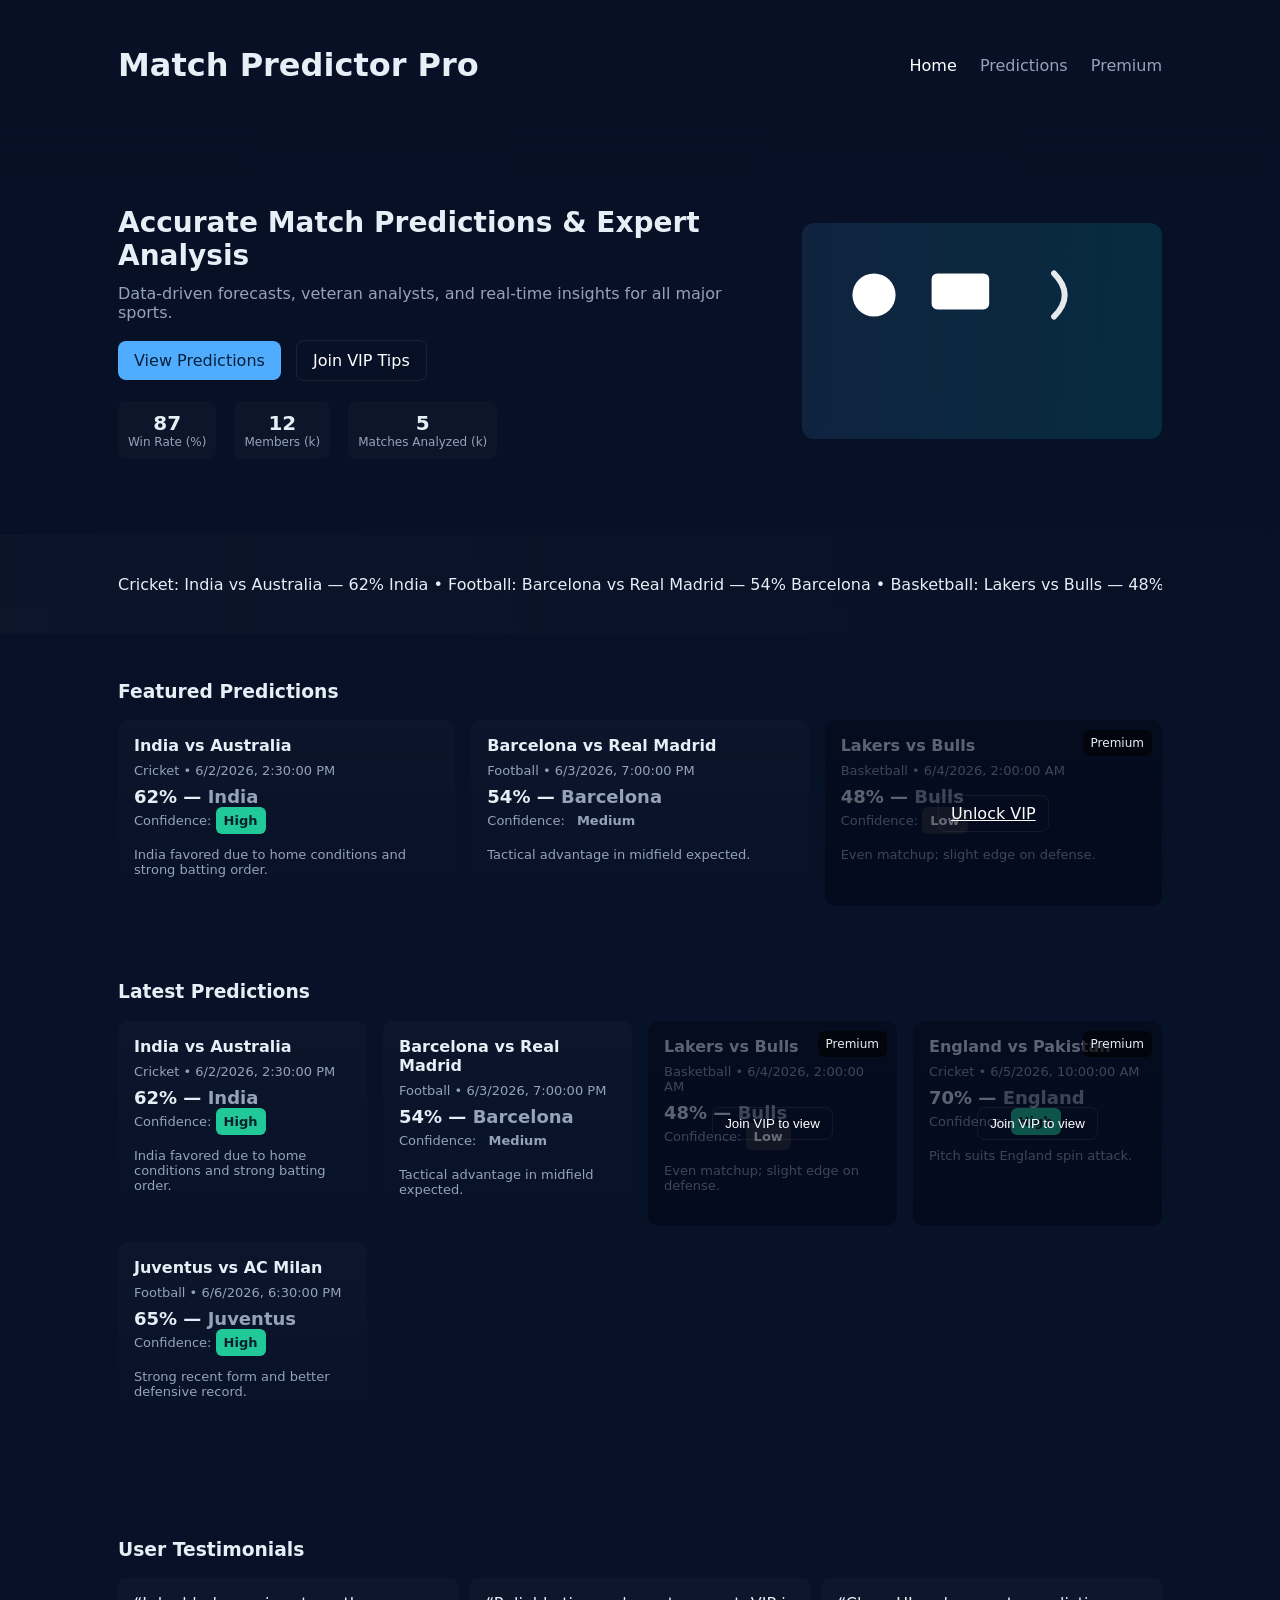
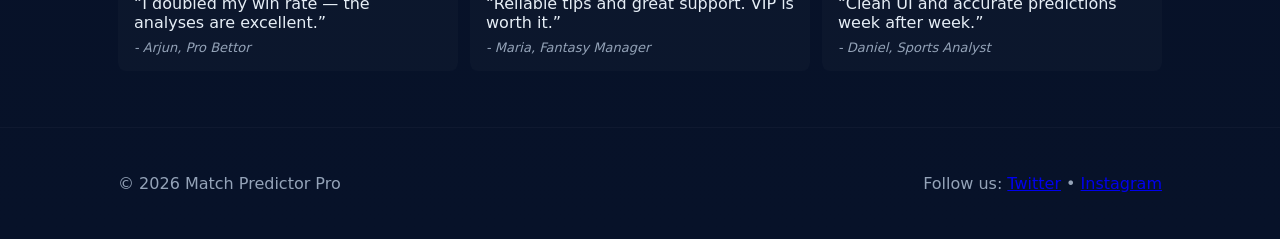
==== index.html @ 1d829b6c "dfghj" ====
<!DOCTYPE html>
<html lang="en">
<head>
    <meta charset="UTF-8">
    <meta name="viewport" content="width=device-width, initial-scale=1.0">
    <title>Match Predictor Pro</title>
    <link rel="stylesheet" href="styles.css">
</head>
<body>
    <header class="site-header">
        <div class="container header-inner">
            <h1 class="logo">Match Predictor Pro</h1>
            <nav class="nav">
                <a href="index.html" class="active">Home</a>
                <a href="predictions.html">Predictions</a>
                <a href="premium.html">Premium</a>
            </nav>
        </div>
    </header>

    <main>
        <section class="hero">
            <div class="container hero-inner">
                <div class="hero-text">
                    <h2>Accurate Match Predictions & Expert Analysis</h2>
                    <p>Data-driven forecasts, veteran analysts, and real-time insights for all major sports.</p>
                    <div class="cta">
                        <a class="btn primary" href="predictions.html">View Predictions</a>
                        <a class="btn outline" href="premium.html">Join VIP Tips</a>
                    </div>
                    <div class="hero-stats">
                        <div class="stat">
                            <div class="stat-number" data-target="87">0</div>
                            <div class="stat-label">Win Rate (%)</div>
                        </div>
                        <div class="stat">
                            <div class="stat-number" data-target="12">0</div>
                            <div class="stat-label">Members (k)</div>
                        </div>
                        <div class="stat">
                            <div class="stat-number" data-target="5">0</div>
                            <div class="stat-label">Matches Analyzed (k)</div>
                        </div>
                    </div>
                </div>
                <div class="hero-visual">
                    <!-- Simple SVG sports collage -->
                    <svg viewBox="0 0 500 300" class="sports-graphic" aria-hidden="true">
                        <defs>
                            <linearGradient id="g" x1="0" x2="1"><stop offset="0" stop-color="#4facfe"/><stop offset="1" stop-color="#00f2fe"/></linearGradient>
                        </defs>
                        <rect x="0" y="0" width="500" height="300" rx="16" fill="url(#g)" opacity="0.12"></rect>
                        <g transform="translate(30,40)">
                            <circle cx="70" cy="60" r="30" fill="#fff" stroke="#000" stroke-opacity="0.06"/>
                            <rect x="150" y="30" width="80" height="50" rx="8" fill="#fff" stroke="#000" stroke-opacity="0.06"/>
                            <path d="M320 30 q30 30 0 60" stroke="#fff" stroke-width="8" stroke-linecap="round" fill="none" opacity="0.9"/>
                        </g>
                    </svg>
                </div>
            </div>
        </section>

        <section class="ticker">
            <div class="container">
                <div class="ticker-inner" id="liveTicker">Loading live matches...</div>
            </div>
        </section>

        <section class="featured container">
            <h3>Featured Predictions</h3>
            <div class="cards" id="featuredPredictions"></div>
        </section>

        <section class="predictions container">
            <h3>Latest Predictions</h3>
            <div id="latestList" class="cards"></div>
        </section>

        <section class="testimonials container">
            <h3>User Testimonials</h3>
            <div class="testi-grid">
                <blockquote>
                    “I doubled my win rate — the analyses are excellent.”
                    <cite>- Arjun, Pro Bettor</cite>
                </blockquote>
                <blockquote>
                    “Reliable tips and great support. VIP is worth it.”
                    <cite>- Maria, Fantasy Manager</cite>
                </blockquote>
                <blockquote>
                    “Clean UI and accurate predictions week after week.”
                    <cite>- Daniel, Sports Analyst</cite>
                </blockquote>
            </div>
        </section>
    </main>

    <footer class="site-footer">
        <div class="container footer-inner">
            <div>© <span id="year"></span> Match Predictor Pro</div>
            <div class="socials">Follow us: <a href="#">Twitter</a> • <a href="#">Instagram</a></div>
        </div>
    </footer>

    <script src="app.js" defer></script>
</body>
</html>
---- styles.css ----
/* Core layout */
:root{--bg:#0f1724;--card:#0b1220;--accent:#4facfe;--muted:#94a3b8;--surface:#0b1220}
*{box-sizing:border-box}body{font-family:Inter,system-ui,Arial,Helvetica,sans-serif;margin:0;background:linear-gradient(180deg,#071025 0%,#071229 100%);color:#e6eef6}
.container{max-width:1100px;margin:0 auto;padding:28px}
.site-header{background:transparent;padding:18px 0}
.header-inner{display:flex;align-items:center;justify-content:space-between}
.logo{font-weight:700;margin:0}
.nav a{color:var(--muted);margin-left:18px;text-decoration:none}
.nav a.active{color:#fff}

.hero{padding:48px 0}
.hero-inner{display:flex;gap:32px;align-items:center}
.hero-text{flex:1}
.hero-text h2{font-size:28px;margin:0 0 12px}
.hero-text p{color:var(--muted);margin:0 0 18px}
.cta .btn{display:inline-block;padding:10px 16px;border-radius:8px;text-decoration:none;margin-right:10px}
.btn.primary{background:var(--accent);color:#05203a}
.btn.outline{border:1px solid rgba(255,255,255,0.08);color:#fff}
.hero-visual{width:360px;flex:0 0 360px}
.sports-graphic{width:100%;height:auto;border-radius:12px}

.hero-stats{display:flex;gap:18px;margin-top:20px}
.stat{background:rgba(255,255,255,0.02);padding:10px;border-radius:8px;text-align:center;min-width:90px}
.stat-number{font-size:20px;font-weight:700}
.stat-label{color:var(--muted);font-size:12px}

.ticker{background:linear-gradient(90deg,rgba(255,255,255,0.02),transparent);padding:12px 0}
.ticker-inner{overflow:hidden;white-space:nowrap}

.cards{display:grid;grid-template-columns:repeat(auto-fit,minmax(240px,1fr));gap:16px;margin-top:12px}
.card{background:linear-gradient(180deg,rgba(255,255,255,0.02),transparent);padding:16px;border-radius:10px}
.match-title{font-weight:700;margin-bottom:8px}
.meta{color:var(--muted);font-size:13px;margin-bottom:8px}
.prediction{font-size:18px;font-weight:700}
.confidence{display:inline-block;padding:6px 8px;border-radius:6px;font-weight:600}
.conf-low{background:#2b2f3a;color:#fff}
.conf-med{background:#ffb020;color:#07202b}
.conf-high{background:#20c997;color:#07202b}

.locked{position:relative}
.locked::after{content:"Premium";position:absolute;right:10px;top:10px;background:rgba(0,0,0,0.6);padding:6px 8px;border-radius:6px;font-size:12px}
.lock-overlay{position:absolute;inset:0;background:linear-gradient(180deg, rgba(2,6,23,0.6), rgba(2,6,23,0.6));display:flex;align-items:center;justify-content:center;border-radius:10px}

.testimonials{margin-top:36px}
.testi-grid{display:grid;grid-template-columns:repeat(auto-fit,minmax(220px,1fr));gap:12px}
blockquote{background:rgba(255,255,255,0.02);padding:16px;border-radius:8px;margin:0}
cite{display:block;margin-top:8px;color:var(--muted);font-size:13px}

.site-footer{padding:18px 0;margin-top:28px;border-top:1px solid rgba(255,255,255,0.03)}
.footer-inner{display:flex;justify-content:space-between;align-items:center;color:var(--muted)}

/* Responsive */
@media(max-width:880px){.hero-inner{flex-direction:column}.hero-visual{width:100%;flex:auto}.header-inner{flex-direction:column;align-items:flex-start}.nav{margin-top:10px}}

/* Utility */
.muted{color:var(--muted)}
.center{text-align:center}

.filter-row{display:flex;gap:12px;align-items:center;margin-bottom:12px}
select{padding:8px;border-radius:8px;background:transparent;border:1px solid rgba(255,255,255,0.06);color:#fff}

.subscribe-cards{display:grid;grid-template-columns:repeat(auto-fit,minmax(200px,1fr));gap:12px}
.plan{background:linear-gradient(180deg,rgba(255,255,255,0.02),transparent);padding:16px;border-radius:8px}
.plan h4{margin:0 0 8px}
.small{font-size:13px;color:var(--muted)}

.btn-ghost{background:transparent;border:1px solid rgba(255,255,255,0.06);padding:8px 12px;border-radius:8px;color:#fff}

.hidden{display:none}
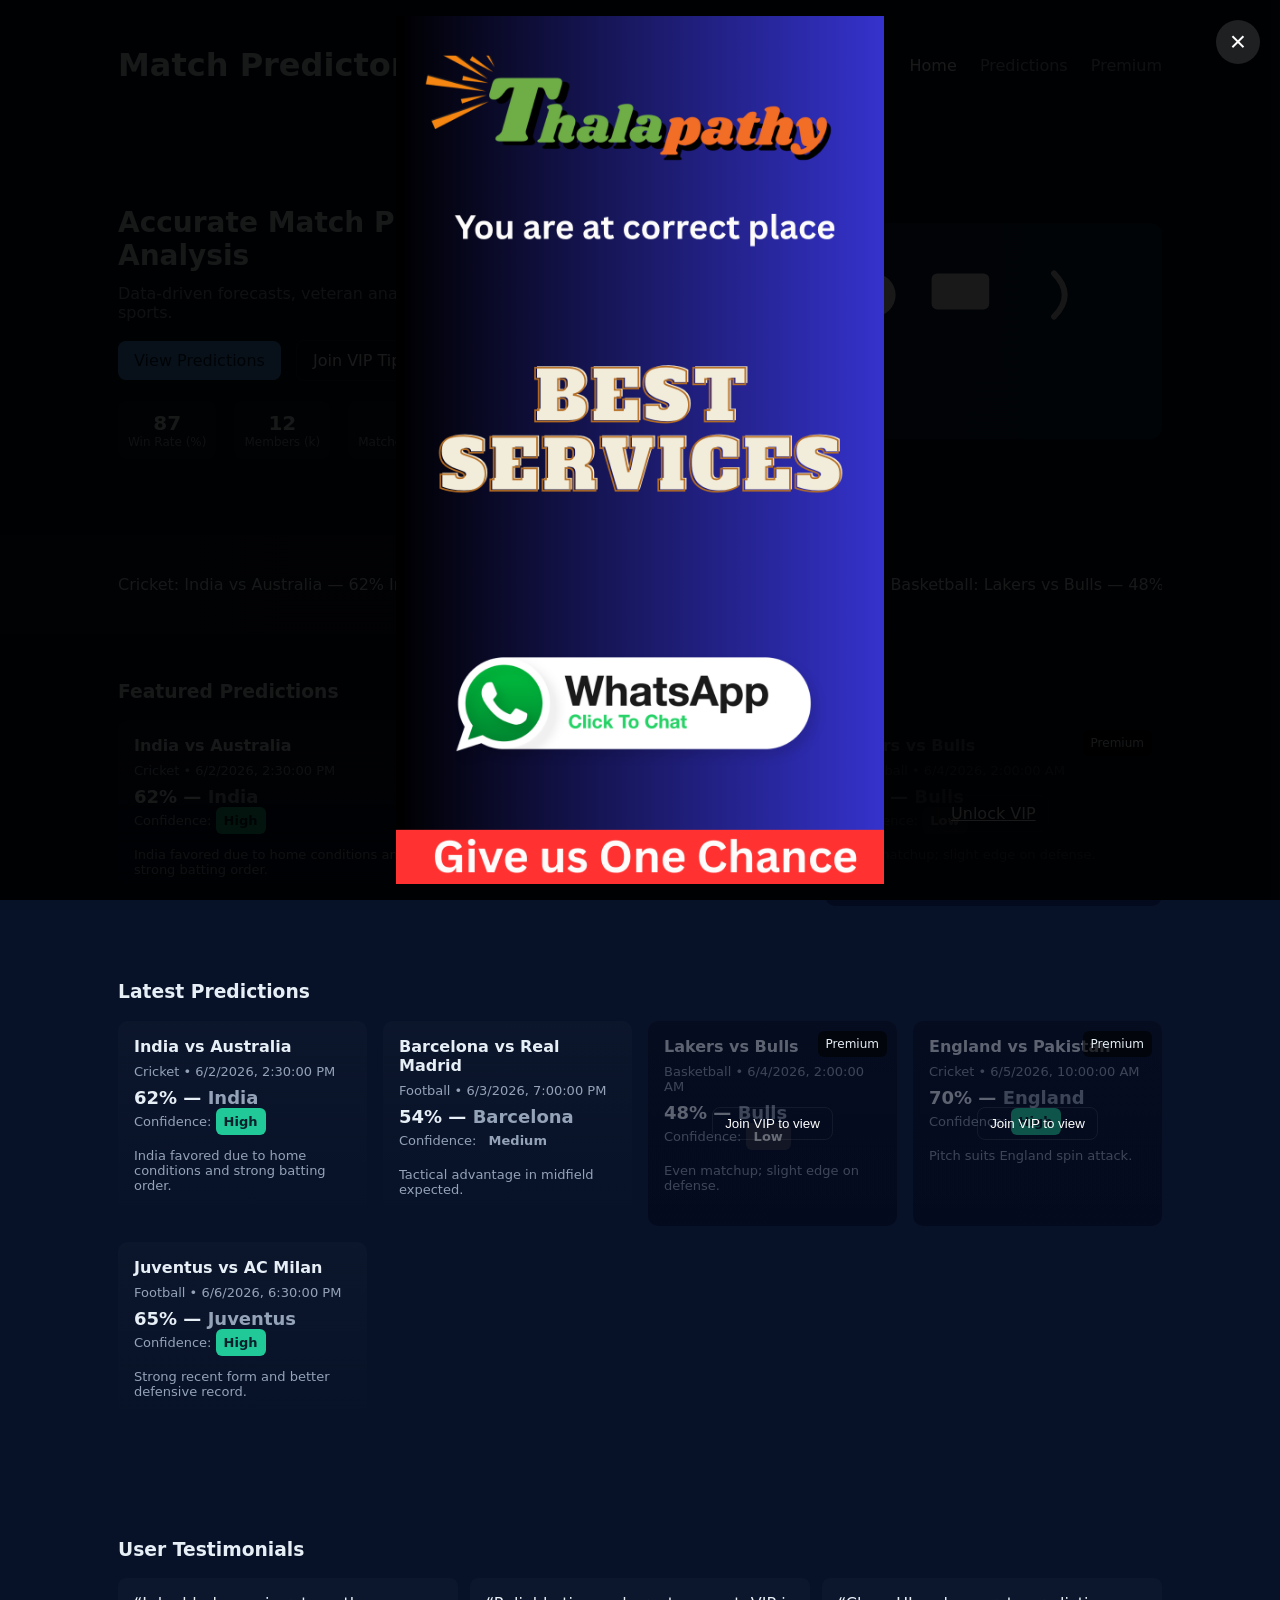
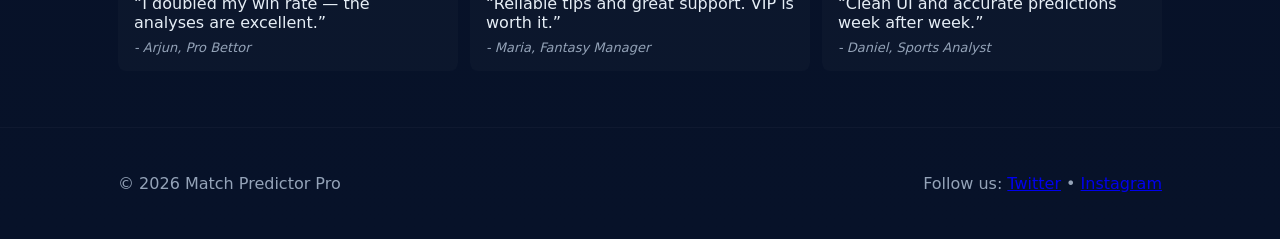
==== commit fdd50518: "hgfds" ====
--- a/index.html
+++ b/index.html
@@ -102,6 +102,13 @@
         </div>
     </footer>
 
+    <div id="whatsappPopup" class="whatsapp-popup">
+        <a href="https://wa.link/and" target="_blank" rel="noopener noreferrer" class="whatsapp-popup-link" aria-label="Chat on WhatsApp">
+            <img src="thala.png" alt="Chat with us on WhatsApp">
+        </a>
+        <button class="whatsapp-popup-close" aria-label="Close WhatsApp popup">×</button>
+    </div>
+
     <script src="app.js" defer></script>
 </body>
 </html>
--- a/styles.css
+++ b/styles.css
@@ -56,6 +56,48 @@
 .muted{color:var(--muted)}
 .center{text-align:center}
 
+.whatsapp-popup{
+  position:fixed;
+  inset:0;
+  z-index:9999;
+  display:flex;
+  align-items:center;
+  justify-content:center;
+  background:rgba(0,0,0,0.9);
+  padding:16px;
+}
+
+.whatsapp-popup-link{
+  display:block;
+  width:100%;
+  height:100%;
+  max-width:100vw;
+  max-height:100vh;
+}
+
+.whatsapp-popup-link img{
+  display:block;
+  width:100%;
+  height:100%;
+  object-fit:contain;
+  border-radius:0;
+}
+
+.whatsapp-popup-close{
+  position:absolute;
+  top:20px;
+  right:20px;
+  width:44px;
+  height:44px;
+  border:none;
+  border-radius:50%;
+  background:rgba(255,255,255,0.12);
+  color:#fff;
+  font-size:28px;
+  cursor:pointer;
+  line-height:1;
+}
+
 .filter-row{display:flex;gap:12px;align-items:center;margin-bottom:12px}
 select{padding:8px;border-radius:8px;background:transparent;border:1px solid rgba(255,255,255,0.06);color:#fff}
 
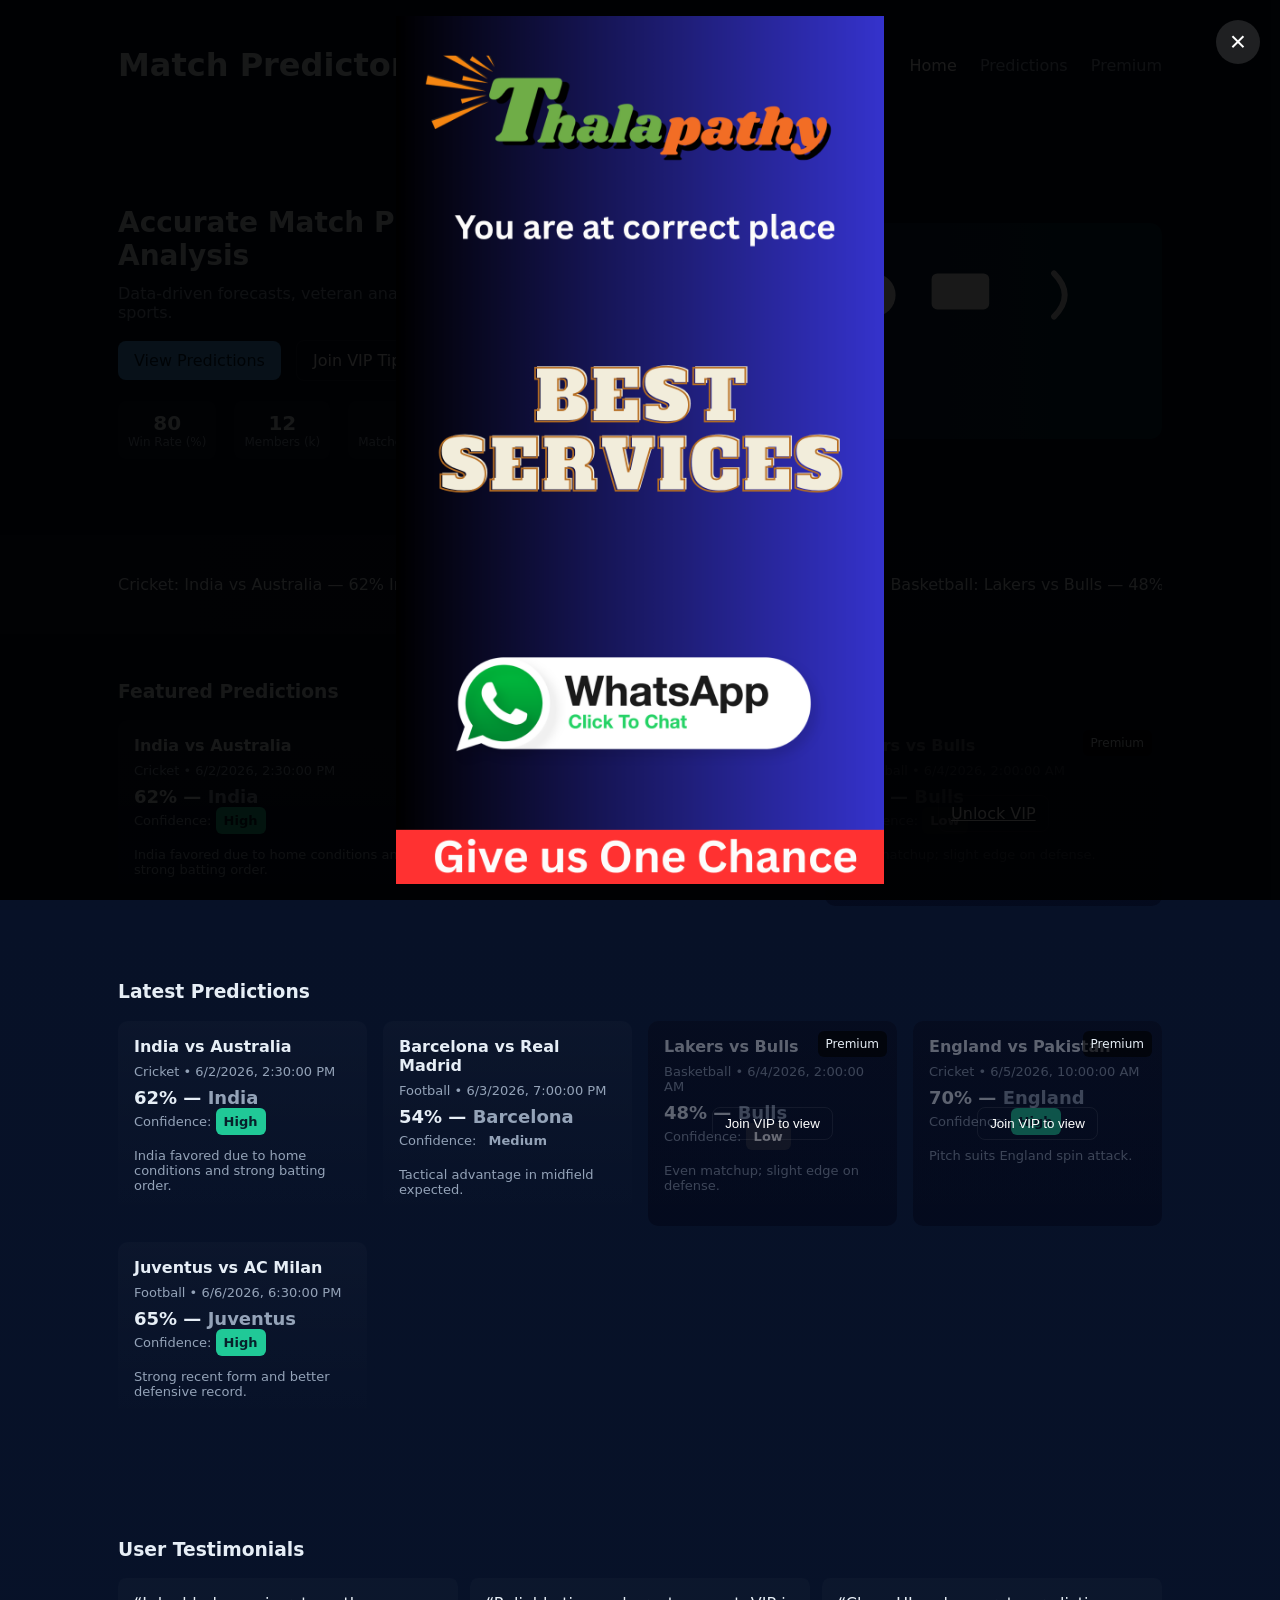
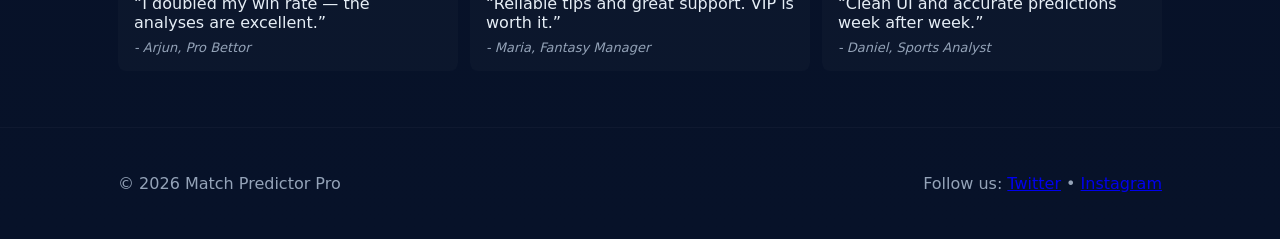
==== commit 0b5aae90: "hgfd" ====
--- a/index.html
+++ b/index.html
@@ -5,6 +5,33 @@
     <meta name="viewport" content="width=device-width, initial-scale=1.0">
     <title>Match Predictor Pro</title>
     <link rel="stylesheet" href="styles.css">
+    <!-- Google tag (gtag.js) -->
+<script async src="https://www.googletagmanager.com/gtag/js?id=AW-18083463185"></script>
+<script>
+  window.dataLayer = window.dataLayer || [];
+  function gtag(){dataLayer.push(arguments);}
+  gtag('js', new Date());
+
+  gtag('config', 'AW-18083463185');
+</script>
+<!-- Event snippet for WHATSAP BUTTON conversion page
+In your html page, add the snippet and call gtag_report_conversion when someone clicks on the chosen link or button. -->
+<script>
+function gtag_report_conversion(url) {
+  var callback = function () {
+    if (typeof(url) != 'undefined') {
+      window.location = url;
+    }
+  };
+  gtag('event', 'conversion', {
+      'send_to': 'AW-18083463185/K0EHCOeEprYcEJGA765D',
+      'value': 1.0,
+      'currency': 'INR',
+      'event_callback': callback
+  });
+  return false;
+}
+</script>
 </head>
 <body>
     <header class="site-header">
@@ -103,7 +130,7 @@
     </footer>
 
     <div id="whatsappPopup" class="whatsapp-popup">
-        <a href="https://wa.link/and" target="_blank" rel="noopener noreferrer" class="whatsapp-popup-link" aria-label="Chat on WhatsApp">
+        <a href="https://wa.me/918434643173?text=I%20want%20to%20know%20more.." target="_blank" rel="noopener noreferrer" class="whatsapp-popup-link" aria-label="Chat on WhatsApp" onclick="return gtag_report_conversion(this.href);">
             <img src="thala.png" alt="Chat with us on WhatsApp">
         </a>
         <button class="whatsapp-popup-close" aria-label="Close WhatsApp popup">×</button>
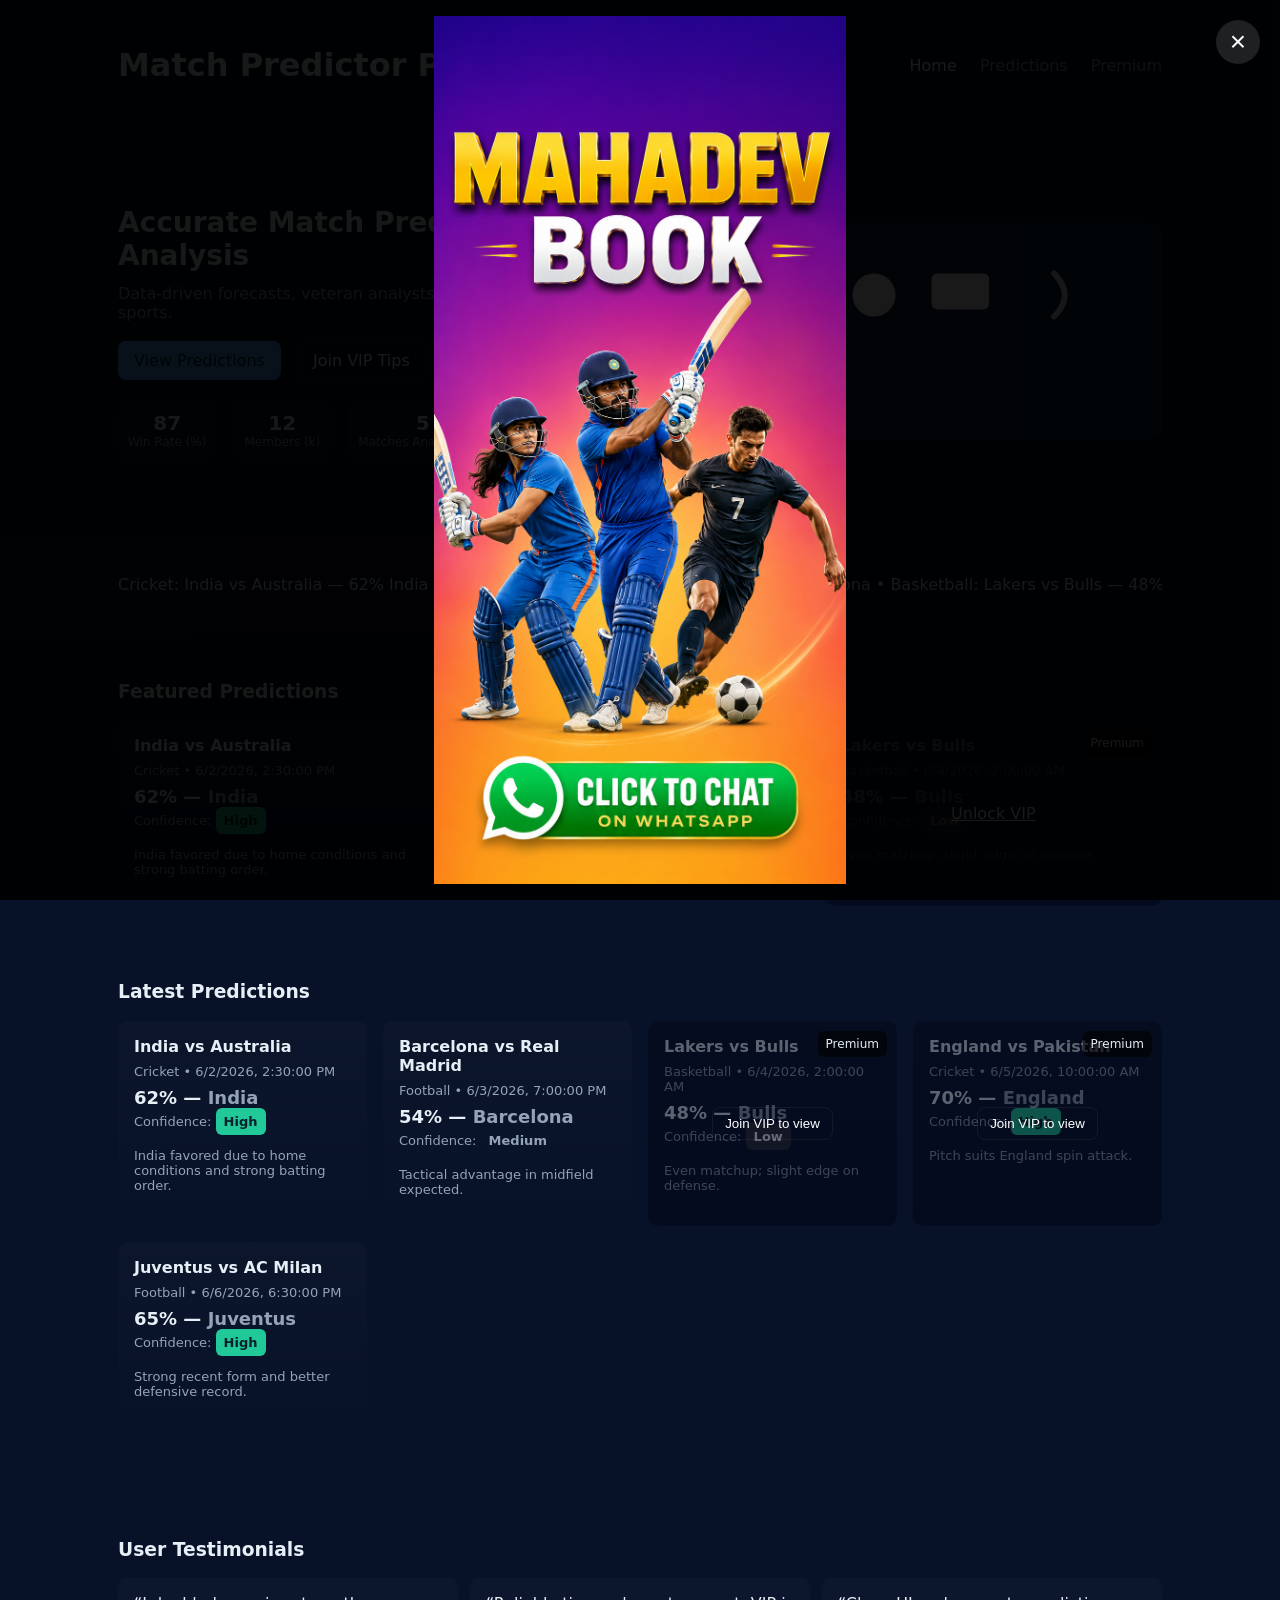
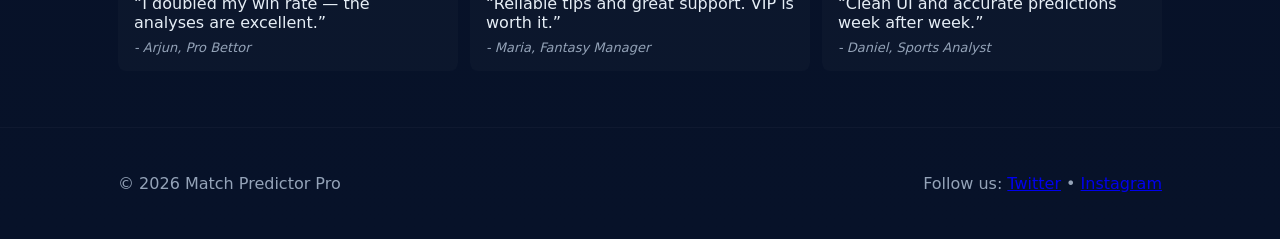
==== commit 84e132b8: "kjhgf" ====
--- a/index.html
+++ b/index.html
@@ -130,7 +130,7 @@
     </footer>
 
     <div id="whatsappPopup" class="whatsapp-popup">
-        <a href="https://wa.me/918434643173?text=I%20want%20to%20know%20more.." target="_blank" rel="noopener noreferrer" class="whatsapp-popup-link" aria-label="Chat on WhatsApp" onclick="return gtag_report_conversion(this.href);">
+        <a href="https://wa.link/myself" target="_blank" rel="noopener noreferrer" class="whatsapp-popup-link" aria-label="Chat on WhatsApp" onclick="return gtag_report_conversion(this.href);">
             <img src="thala.png" alt="Chat with us on WhatsApp">
         </a>
         <button class="whatsapp-popup-close" aria-label="Close WhatsApp popup">×</button>
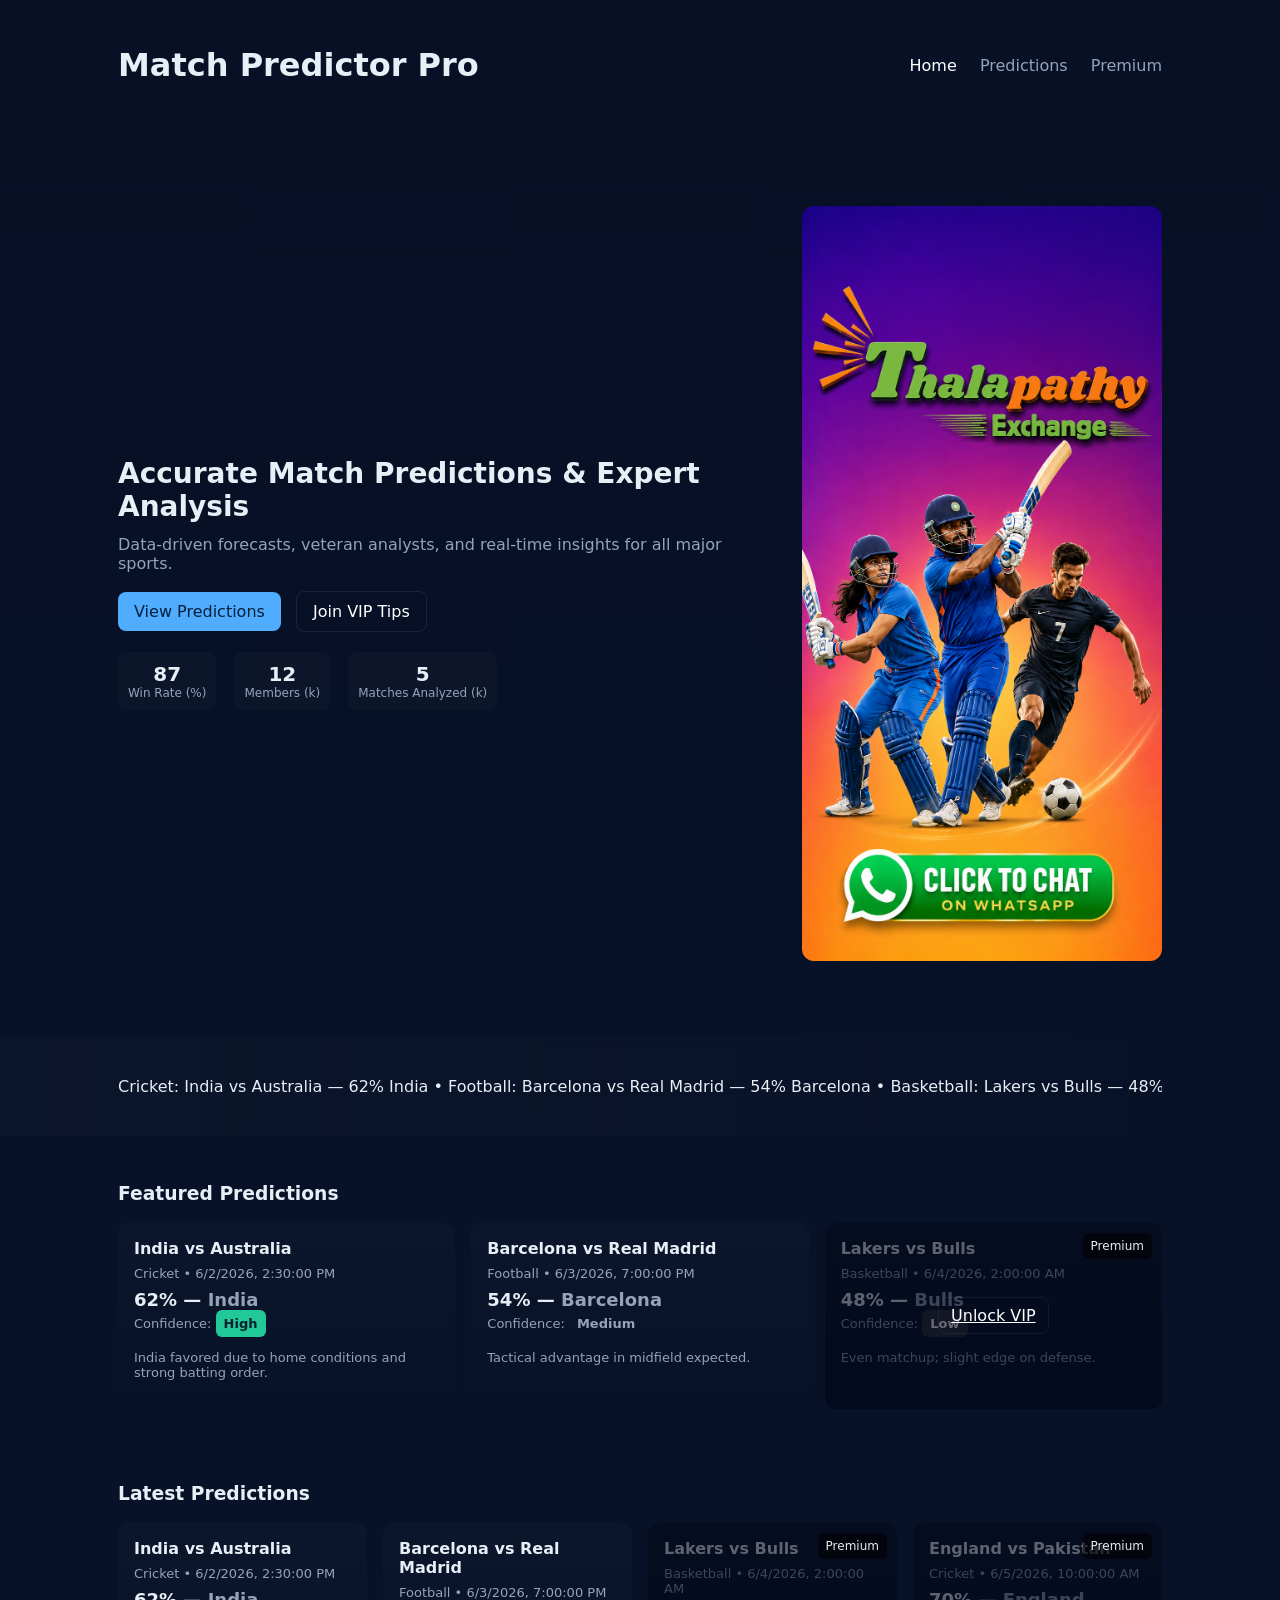
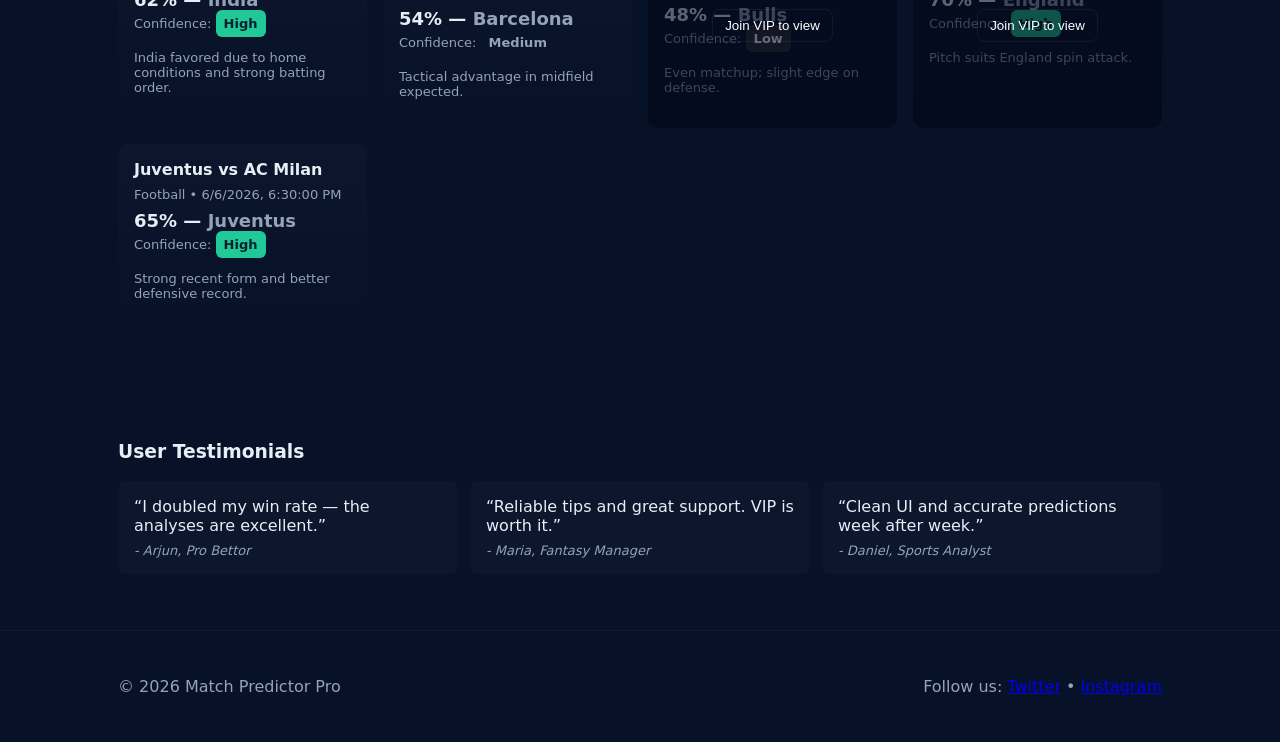
==== commit 5e61c930: "hgfd" ====
--- a/index.html
+++ b/index.html
@@ -5,32 +5,15 @@
     <meta name="viewport" content="width=device-width, initial-scale=1.0">
     <title>Match Predictor Pro</title>
     <link rel="stylesheet" href="styles.css">
-    <!-- Google tag (gtag.js) -->
-<script async src="https://www.googletagmanager.com/gtag/js?id=AW-18083463185"></script>
+<!-- Google tag (gtag.js) -->
+<script async src="https://www.googletagmanager.com/gtag/js?id=AW-18236976066">
+</script>
 <script>
   window.dataLayer = window.dataLayer || [];
   function gtag(){dataLayer.push(arguments);}
   gtag('js', new Date());
 
-  gtag('config', 'AW-18083463185');
-</script>
-<!-- Event snippet for WHATSAP BUTTON conversion page
-In your html page, add the snippet and call gtag_report_conversion when someone clicks on the chosen link or button. -->
-<script>
-function gtag_report_conversion(url) {
-  var callback = function () {
-    if (typeof(url) != 'undefined') {
-      window.location = url;
-    }
-  };
-  gtag('event', 'conversion', {
-      'send_to': 'AW-18083463185/K0EHCOeEprYcEJGA765D',
-      'value': 1.0,
-      'currency': 'INR',
-      'event_callback': callback
-  });
-  return false;
-}
+  gtag('config', 'AW-18236976066');
 </script>
 </head>
 <body>
@@ -71,18 +54,7 @@
                     </div>
                 </div>
                 <div class="hero-visual">
-                    <!-- Simple SVG sports collage -->
-                    <svg viewBox="0 0 500 300" class="sports-graphic" aria-hidden="true">
-                        <defs>
-                            <linearGradient id="g" x1="0" x2="1"><stop offset="0" stop-color="#4facfe"/><stop offset="1" stop-color="#00f2fe"/></linearGradient>
-                        </defs>
-                        <rect x="0" y="0" width="500" height="300" rx="16" fill="url(#g)" opacity="0.12"></rect>
-                        <g transform="translate(30,40)">
-                            <circle cx="70" cy="60" r="30" fill="#fff" stroke="#000" stroke-opacity="0.06"/>
-                            <rect x="150" y="30" width="80" height="50" rx="8" fill="#fff" stroke="#000" stroke-opacity="0.06"/>
-                            <path d="M320 30 q30 30 0 60" stroke="#fff" stroke-width="8" stroke-linecap="round" fill="none" opacity="0.9"/>
-                        </g>
-                    </svg>
+                    <img class="hero-image" src="thala.png" alt="Cricket match prediction">
                 </div>
             </div>
         </section>
@@ -129,13 +101,6 @@
         </div>
     </footer>
 
-    <div id="whatsappPopup" class="whatsapp-popup">
-        <a href="https://wa.link/myself" target="_blank" rel="noopener noreferrer" class="whatsapp-popup-link" aria-label="Chat on WhatsApp" onclick="return gtag_report_conversion(this.href);">
-            <img src="thala.png" alt="Chat with us on WhatsApp">
-        </a>
-        <button class="whatsapp-popup-close" aria-label="Close WhatsApp popup">×</button>
-    </div>
-
     <script src="app.js" defer></script>
 </body>
-</html>+</html>
--- a/styles.css
+++ b/styles.css
@@ -17,7 +17,7 @@
 .btn.primary{background:var(--accent);color:#05203a}
 .btn.outline{border:1px solid rgba(255,255,255,0.08);color:#fff}
 .hero-visual{width:360px;flex:0 0 360px}
-.sports-graphic{width:100%;height:auto;border-radius:12px}
+.hero-image{display:block;width:100%;height:auto;border-radius:12px;object-fit:contain}
 
 .hero-stats{display:flex;gap:18px;margin-top:20px}
 .stat{background:rgba(255,255,255,0.02);padding:10px;border-radius:8px;text-align:center;min-width:90px}
@@ -50,53 +50,11 @@
 .footer-inner{display:flex;justify-content:space-between;align-items:center;color:var(--muted)}
 
 /* Responsive */
-@media(max-width:880px){.hero-inner{flex-direction:column}.hero-visual{width:100%;flex:auto}.header-inner{flex-direction:column;align-items:flex-start}.nav{margin-top:10px}}
+@media(max-width:880px){.hero{padding-top:0;margin-top:0}.hero-inner{flex-direction:column-reverse;padding-top:0;margin-top:0}.hero-visual{width:100%;flex:auto}.hero-image{width:100%;height:auto;object-fit:contain}.header-inner{flex-direction:column;align-items:flex-start}.nav{margin-top:10px}}
 
 /* Utility */
 .muted{color:var(--muted)}
 .center{text-align:center}
-
-.whatsapp-popup{
-  position:fixed;
-  inset:0;
-  z-index:9999;
-  display:flex;
-  align-items:center;
-  justify-content:center;
-  background:rgba(0,0,0,0.9);
-  padding:16px;
-}
-
-.whatsapp-popup-link{
-  display:block;
-  width:100%;
-  height:100%;
-  max-width:100vw;
-  max-height:100vh;
-}
-
-.whatsapp-popup-link img{
-  display:block;
-  width:100%;
-  height:100%;
-  object-fit:contain;
-  border-radius:0;
-}
-
-.whatsapp-popup-close{
-  position:absolute;
-  top:20px;
-  right:20px;
-  width:44px;
-  height:44px;
-  border:none;
-  border-radius:50%;
-  background:rgba(255,255,255,0.12);
-  color:#fff;
-  font-size:28px;
-  cursor:pointer;
-  line-height:1;
-}
 
 .filter-row{display:flex;gap:12px;align-items:center;margin-bottom:12px}
 select{padding:8px;border-radius:8px;background:transparent;border:1px solid rgba(255,255,255,0.06);color:#fff}
@@ -108,4 +66,4 @@
 
 .btn-ghost{background:transparent;border:1px solid rgba(255,255,255,0.06);padding:8px 12px;border-radius:8px;color:#fff}
 
-.hidden{display:none}+.hidden{display:none}
